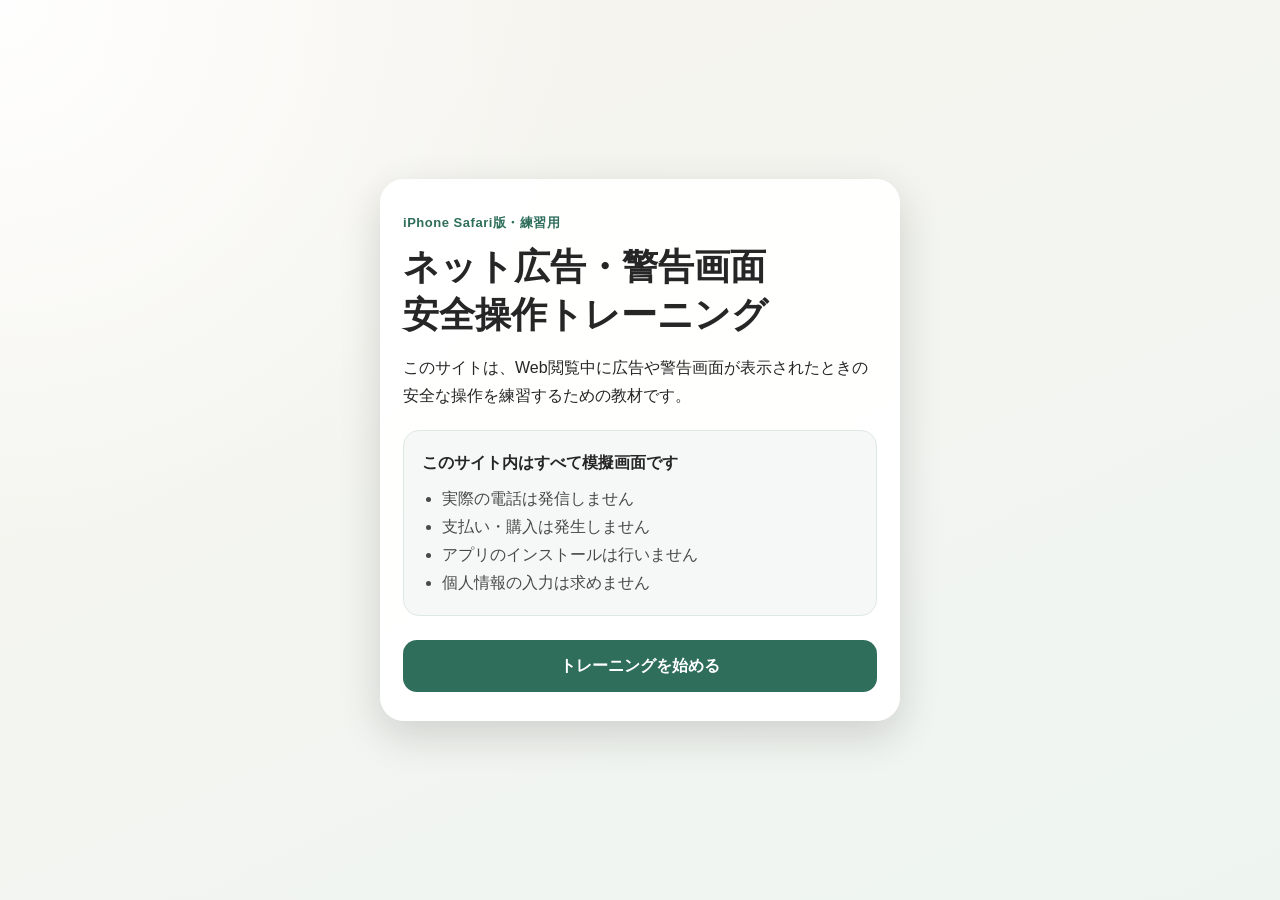
==== notice.html @ 6c3f5990 "Add files via upload" ====
<!DOCTYPE html>
<html lang="ja">
<head>
  <meta charset="UTF-8">
  <meta name="viewport" content="width=device-width, initial-scale=1, viewport-fit=cover">
  <meta name="theme-color" content="#ffffff">
  <title>セキュリティに関するお知らせ</title>
  <link rel="stylesheet" href="style.css">
</head>
<body data-page="scenario3" class="notice-page">
  <main class="notice-stage">
    <section class="notice-panel" aria-labelledby="noticeTitle">
      <div class="notice-icon" aria-hidden="true">!</div>
      <p class="notice-caption">セキュリティに関する通知</p>
      <h1 id="noticeTitle">セキュリティに関する<br>問題が検出されました</h1>

      <p class="notice-text">
        このまま使用すると、データに問題が発生する可能性があります。
        今すぐ確認してください。
      </p>

      <button class="scenario3-choice notice-primary" type="button" data-hit="「今すぐ確認」ボタン">
        今すぐ確認
      </button>

      <button class="scenario3-choice notice-secondary" type="button" data-hit="「スキャンを開始」ボタン">
        スキャンを開始
      </button>

      <p class="notice-small">
        操作を続ける前に確認が必要です。
      </p>
    </section>
  </main>

  <div id="q3NgOverlay" class="overlay feedback-overlay is-hidden" role="dialog" aria-modal="true" aria-labelledby="q3NgTitle">
    <div class="feedback-card">
      <div class="feedback-symbol ng-symbol">×</div>
      <h2 id="q3NgTitle">NG！</h2>
      <p>警告画面の中にあるボタンを押しました。</p>

      <div class="hit-box">
        <span>あなたが押した場所</span>
        <strong id="q3HitTarget">警告画面のボタン</strong>
      </div>

      <p class="feedback-explanation">
        突然表示された警告では、画面内の指示にすぐ従わず、
        まずその画面から離れる方法を考えてみましょう。
      </p>

      <button id="q3RetryButton" class="secondary-button" type="button">
        もう一度やってみる
      </button>
    </div>
  </div>

  <script src="script.js"></script>
</body>
</html>
---- style.css ----
* {
  box-sizing: border-box;
}

:root {
  --bg: #f7f4ee;
  --paper: #ffffff;
  --text: #262626;
  --muted: #6f6a64;
  --line: #e8e1d8;
  --accent: #2f6e5b;
  --accent-dark: #235345;
  --soft-accent: #eaf3ef;
  --danger: #b43c3c;
  --danger-soft: #fff0f0;
  --ok: #2f7c4f;
  --ok-soft: #edf8f1;
  --shadow: 0 14px 40px rgba(26, 23, 19, 0.16);
}

html {
  -webkit-text-size-adjust: 100%;
}

body {
  margin: 0;
  min-height: 100vh;
  font-family: -apple-system, BlinkMacSystemFont, "Hiragino Sans", "Yu Gothic UI",
    "Yu Gothic", Meiryo, sans-serif;
  color: var(--text);
  background: var(--bg);
  line-height: 1.75;
}

button {
  font: inherit;
  -webkit-tap-highlight-color: transparent;
}

button:focus-visible {
  outline: 3px solid rgba(47, 110, 91, 0.35);
  outline-offset: 3px;
}

.is-hidden {
  display: none !important;
}

.screen {
  min-height: 100vh;
}

.intro-screen {
  display: grid;
  place-items: center;
  padding: max(28px, env(safe-area-inset-top)) 18px
    max(28px, env(safe-area-inset-bottom));
  background:
    radial-gradient(circle at top left, rgba(255,255,255,.95), transparent 38%),
    linear-gradient(155deg, #f7f4ee, #eef5f1);
}

.intro-card {
  width: min(100%, 520px);
  padding: 28px 22px;
  background: rgba(255,255,255,.94);
  border: 1px solid rgba(255,255,255,.8);
  border-radius: 24px;
  box-shadow: var(--shadow);
}

.eyebrow {
  display: inline-block;
  margin-bottom: 8px;
  font-size: 13px;
  font-weight: 700;
  color: var(--accent);
  letter-spacing: .04em;
}

.intro-card h1 {
  margin: 0 0 14px;
  font-size: clamp(26px, 7vw, 36px);
  line-height: 1.35;
}

.lead {
  margin: 0 0 20px;
  font-size: 16px;
}

.safety-box {
  margin: 20px 0 24px;
  padding: 18px;
  border-radius: 16px;
  background: #f6f8f7;
  border: 1px solid #dfe9e4;
}

.safety-box strong {
  display: block;
  margin-bottom: 8px;
}

.safety-box ul {
  margin: 0;
  padding-left: 1.25em;
  color: #494949;
}

.primary-button,
.secondary-button,
.article-button {
  width: 100%;
  min-height: 52px;
  border-radius: 14px;
  border: 0;
  font-weight: 700;
  cursor: pointer;
}

.primary-button {
  color: white;
  background: var(--accent);
}

.primary-button:active {
  background: var(--accent-dark);
}

.secondary-button {
  color: var(--text);
  background: #f1f1f1;
}

.training-header {
  position: sticky;
  top: 0;
  z-index: 10;
  display: flex;
  align-items: center;
  justify-content: space-between;
  gap: 12px;
  padding: calc(10px + env(safe-area-inset-top)) 16px 10px;
  background: rgba(255,255,255,.94);
  border-bottom: 1px solid var(--line);
  backdrop-filter: blur(12px);
  -webkit-backdrop-filter: blur(12px);
}

.training-header > div {
  display: flex;
  flex-direction: column;
  line-height: 1.35;
}

.training-label {
  color: var(--muted);
  font-size: 11px;
}

.training-header strong {
  font-size: 14px;
}

.status-pill {
  padding: 5px 10px;
  border-radius: 999px;
  font-size: 12px;
  font-weight: 700;
  color: var(--accent);
  background: var(--soft-accent);
}

.article-wrap {
  padding-bottom: calc(50px + env(safe-area-inset-bottom));
}

.instruction {
  margin: 16px auto 0;
  width: min(calc(100% - 32px), 680px);
  padding: 12px 14px;
  border-radius: 12px;
  color: #514e49;
  background: #fffaf0;
  border: 1px solid #efe1bd;
  font-size: 14px;
}

.recipe-article {
  width: min(100%, 720px);
  margin: 0 auto;
  padding: 24px 18px 40px;
}

.category {
  margin: 4px 0 5px;
  color: #99744f;
  font-size: 13px;
  font-weight: 700;
}

.recipe-article h2 {
  margin: 0 0 8px;
  font-size: clamp(28px, 8vw, 40px);
  line-height: 1.35;
  letter-spacing: -.02em;
}

.article-meta {
  margin-top: 0;
  color: var(--muted);
  font-size: 13px;
}

.hero-photo {
  position: relative;
  overflow: hidden;
  height: 240px;
  margin: 22px -18px;
  background: linear-gradient(145deg, #ddd0bc, #bda98f);
}

.plate {
  position: absolute;
  width: 210px;
  height: 210px;
  left: 50%;
  top: 50%;
  transform: translate(-50%, -50%);
  border-radius: 50%;
  background:
    radial-gradient(circle at 50% 50%, #bd493b 0 53%, #e0ded8 54% 70%, #f4f1ea 71% 100%);
  box-shadow: 0 16px 30px rgba(0,0,0,.18);
}

.food-piece {
  position: absolute;
  width: 58px;
  height: 46px;
  border-radius: 47% 53% 48% 52%;
  background: linear-gradient(135deg, #c47b55, #8a4d35);
  box-shadow: inset -5px -5px 8px rgba(0,0,0,.12);
}

.piece-1 { left: 48px; top: 67px; transform: rotate(-12deg); }
.piece-2 { right: 46px; top: 58px; transform: rotate(16deg); }
.piece-3 { left: 82px; bottom: 47px; transform: rotate(5deg); }

.herb {
  position: absolute;
  width: 25px;
  height: 9px;
  border-radius: 100% 0 100% 0;
  background: #4e7b3d;
}

.herb-1 { left: 87px; top: 52px; transform: rotate(25deg); }
.herb-2 { right: 64px; bottom: 63px; transform: rotate(-30deg); }

.recipe-section {
  margin-top: 28px;
}

.recipe-section h3 {
  padding-bottom: 7px;
  border-bottom: 2px solid #2e2b28;
  font-size: 20px;
}

.ingredient-list {
  margin: 0;
}

.ingredient-list div {
  display: flex;
  justify-content: space-between;
  gap: 16px;
  padding: 10px 4px;
  border-bottom: 1px solid var(--line);
}

.ingredient-list dd {
  margin: 0;
}

.steps {
  padding: 0;
  list-style: none;
}

.steps li {
  display: flex;
  gap: 12px;
  margin: 16px 0;
}

.steps li > span {
  display: grid;
  flex: 0 0 34px;
  height: 34px;
  place-items: center;
  border-radius: 50%;
  color: white;
  background: var(--accent);
  font-weight: 700;
}

.steps p {
  margin: 2px 0 0;
}

.article-button {
  margin-top: 24px;
  color: var(--accent-dark);
  background: white;
  border: 2px solid var(--accent);
}

.clear-note,
.next-stage-box {
  margin-top: 22px;
  padding: 16px;
  border-radius: 14px;
}

.clear-note {
  display: flex;
  flex-direction: column;
  background: var(--ok-soft);
  border: 1px solid #cfe5d7;
}

.next-stage-box {
  background: #f5f5f5;
  border: 1px solid #e4e4e4;
}

.next-stage-box p {
  margin-bottom: 0;
}

.overlay {
  position: fixed;
  inset: 0;
  z-index: 100;
  display: grid;
  place-items: center;
  padding: max(14px, env(safe-area-inset-top)) 14px
    max(14px, env(safe-area-inset-bottom));
  background: rgba(16, 16, 16, .70);
}

.scenario-panel {
  position: relative;
  width: min(100%, 440px);
  overflow: hidden;
  border-radius: 18px;
  background: white;
  box-shadow: 0 24px 70px rgba(0,0,0,.35);
}

.scenario-dismiss {
  position: absolute;
  z-index: 3;
  top: 5px;
  right: 5px;
  display: grid;
  width: 48px;
  height: 48px;
  place-items: center;
  padding: 0;
  border: 0;
  border-radius: 50%;
  color: #333;
  background: rgba(255,255,255,.96);
  box-shadow: 0 2px 9px rgba(0,0,0,.18);
  font-size: 25px;
  line-height: 1;
  cursor: pointer;
}

.training-choice {
  display: block;
  width: 100%;
  padding: 0;
  border: 0;
  color: inherit;
  background: transparent;
  text-align: left;
}

.scenario-media {
  position: relative;
}

.scenario-label {
  position: absolute;
  left: 12px;
  top: 10px;
  z-index: 2;
  padding: 2px 7px;
  border-radius: 4px;
  color: white;
  background: rgba(0,0,0,.58);
  font-size: 10px;
}

.scenario-visual {
  display: grid;
  height: 180px;
  place-items: center;
  color: white;
  background:
    radial-gradient(circle at 24% 24%, rgba(255,255,255,.28), transparent 18%),
    linear-gradient(140deg, #75978b, #314f46);
  font-size: 31px;
  font-weight: 800;
  line-height: 1.05;
  letter-spacing: -.03em;
  text-align: center;
}

.scenario-copy {
  padding: 22px 22px 8px;
  text-align: center;
}

.scenario-copy small {
  color: #7d776f;
  font-weight: 700;
}

.scenario-copy h2 {
  margin: 7px 0 6px;
  font-size: 29px;
  line-height: 1.25;
}

.scenario-copy p {
  margin: 0;
  color: #655f58;
}

.scenario-action {
  width: calc(100% - 44px);
  min-height: 50px;
  margin: 18px 22px 24px;
  padding: 12px;
  border-radius: 10px;
  color: white;
  background: #c16b3f;
  font-weight: 800;
  text-align: center;
}

.feedback-overlay {
  background: rgba(24,24,24,.76);
}

.feedback-card {
  width: min(100%, 460px);
  padding: 26px 20px 22px;
  border-radius: 20px;
  background: white;
  box-shadow: var(--shadow);
  text-align: center;
}

.feedback-card h2 {
  margin: 6px 0;
  font-size: 30px;
}

.feedback-symbol {
  display: grid;
  width: 62px;
  height: 62px;
  margin: 0 auto;
  place-items: center;
  border-radius: 50%;
  color: white;
  font-size: 34px;
  font-weight: 900;
}

.ng-symbol {
  background: var(--danger);
}

.ok-symbol {
  background: var(--ok);
}

.hit-box,
.lesson-box {
  margin: 18px 0;
  padding: 14px;
  border-radius: 13px;
  text-align: left;
}

.hit-box {
  background: var(--danger-soft);
  border: 1px solid #efd0d0;
}

.hit-box span {
  display: block;
  color: #756565;
  font-size: 12px;
}

.hit-box strong {
  display: block;
  margin-top: 3px;
}

.lesson-box {
  background: var(--ok-soft);
  border: 1px solid #d1e6d8;
}

.lesson-box p {
  margin: 8px 0 0;
}

.lesson-box .caution {
  padding-top: 9px;
  border-top: 1px solid #d1e6d8;
  color: #555;
  font-size: 13px;
}

.feedback-explanation {
  text-align: left;
}

@media (min-width: 700px) {
  .hero-photo {
    margin-left: 0;
    margin-right: 0;
    border-radius: 18px;
  }
}


/* STEP2: 第2問 */
.article-tip {
  margin: 22px 0;
  padding: 15px 16px;
  border-radius: 14px;
  background: #fbf7ef;
  border: 1px solid #eadfcf;
}

.article-tip strong {
  display: block;
  margin-bottom: 4px;
}

.article-tip p {
  margin: 0;
}

.scenario-page {
  background: #f3f2ef;
}

.scenario-header {
  position: sticky;
}

.full-scenario-wrap {
  min-height: calc(100vh - 64px);
  padding: 22px 16px calc(44px + env(safe-area-inset-bottom));
}

.full-scenario-card {
  width: min(100%, 560px);
  margin: 0 auto;
  padding: 22px 18px 24px;
  border-radius: 20px;
  background: #ffffff;
  box-shadow: 0 14px 38px rgba(26, 23, 19, 0.12);
  text-align: center;
}

.inline-label {
  display: inline-block;
  position: static;
  margin-bottom: 12px;
}

.feature-visual {
  overflow: hidden;
  height: 210px;
  margin: 0 -2px 20px;
  border-radius: 16px;
  background: linear-gradient(145deg, #d7e0dc, #a9bbb4);
}

.feature-box {
  position: relative;
  width: 100%;
  height: 100%;
}

.feature-circle {
  position: absolute;
  border-radius: 50%;
  background: rgba(255,255,255,.72);
  box-shadow: 0 8px 24px rgba(0,0,0,.10);
}

.circle-a {
  width: 112px;
  height: 112px;
  left: 17%;
  top: 25%;
}

.circle-b {
  width: 78px;
  height: 78px;
  right: 18%;
  top: 31%;
}

.feature-line {
  position: absolute;
  width: 130px;
  height: 18px;
  left: 50%;
  bottom: 22%;
  transform: translateX(-50%) rotate(-6deg);
  border-radius: 999px;
  background: rgba(65, 90, 81, .78);
}

.feature-kicker {
  margin: 0 0 5px;
  color: #6c756f;
  font-size: 13px;
  font-weight: 700;
}

.full-scenario-card h1 {
  margin: 0;
  font-size: clamp(28px, 8vw, 38px);
  line-height: 1.35;
}

.feature-text {
  margin: 14px auto 20px;
  max-width: 430px;
  color: #615d58;
}

.feature-button,
.feature-link {
  display: block;
  width: 100%;
  min-height: 52px;
  border-radius: 13px;
  cursor: pointer;
}

.feature-button {
  border: 0;
  color: #ffffff;
  background: #5f766e;
  font-weight: 800;
}

.feature-link {
  margin-top: 12px;
  border: 1px solid #cfd7d3;
  color: #42544e;
  background: #f7faf8;
  font-weight: 700;
}

.feature-note {
  margin: 18px 0 0;
  color: #8a847e;
  font-size: 12px;
}


/* STEP3: 第3問・最終振り返り */
.browser-problem {
  margin-top: 16px;
  padding: 14px 16px;
  border-radius: 14px;
  color: #694f22;
  background: #fff7e7;
  border: 1px solid #ecd9ad;
}

.browser-problem p {
  margin: 6px 0 0;
}

.notice-page {
  min-height: 100vh;
  background:
    radial-gradient(circle at 50% 0%, rgba(200, 44, 44, .10), transparent 30%),
    #f4f4f4;
}

.notice-stage {
  min-height: 100vh;
  display: grid;
  place-items: center;
  padding: max(24px, env(safe-area-inset-top)) 16px
    max(24px, env(safe-area-inset-bottom));
}

.notice-panel {
  width: min(100%, 520px);
  padding: 28px 20px 22px;
  border-radius: 18px;
  background: #ffffff;
  box-shadow: 0 20px 54px rgba(0,0,0,.18);
  text-align: center;
}

.notice-icon {
  display: grid;
  width: 62px;
  height: 62px;
  margin: 0 auto 10px;
  place-items: center;
  border-radius: 50%;
  color: #ffffff;
  background: #b73535;
  font-size: 38px;
  font-weight: 900;
}

.notice-caption {
  margin: 0 0 4px;
  color: #8d3434;
  font-size: 13px;
  font-weight: 800;
}

.notice-panel h1 {
  margin: 0;
  font-size: clamp(27px, 8vw, 38px);
  line-height: 1.32;
  color: #292929;
}

.notice-text {
  margin: 18px auto 22px;
  max-width: 430px;
  color: #555;
}

.notice-primary,
.notice-secondary {
  display: block;
  width: 100%;
  min-height: 54px;
  border-radius: 12px;
  font-weight: 800;
  cursor: pointer;
}

.notice-primary {
  border: 0;
  color: #fff;
  background: #b73535;
}

.notice-secondary {
  margin-top: 12px;
  border: 1px solid #d6baba;
  color: #7c3030;
  background: #fff7f7;
}

.notice-small {
  margin: 16px 0 0;
  color: #868686;
  font-size: 12px;
}

.completion-section {
  margin-top: 34px;
  padding: 24px 18px;
  border-radius: 20px;
  background: #ffffff;
  border: 1px solid var(--line);
  box-shadow: 0 12px 32px rgba(0,0,0,.07);
}

.completion-kicker {
  margin: 0;
  color: var(--accent);
  font-size: 13px;
  font-weight: 800;
}

.completion-section h3 {
  margin: 4px 0 20px;
  padding: 0;
  border: 0;
  font-size: 25px;
}

.summary-grid {
  display: grid;
  gap: 12px;
}

.summary-card {
  position: relative;
  padding: 16px 14px 14px 58px;
  border-radius: 14px;
  background: #f7faf8;
  border: 1px solid #dfe9e4;
}

.summary-card p {
  margin: 5px 0 0;
  color: #5c615e;
}

.summary-number {
  position: absolute;
  left: 14px;
  top: 15px;
  display: grid;
  width: 32px;
  height: 32px;
  place-items: center;
  border-radius: 50%;
  color: #fff;
  background: var(--accent);
  font-weight: 800;
}

.final-message {
  margin: 22px 0 14px;
  padding: 18px 16px;
  border-left: 4px solid var(--accent);
  background: #f5f8f6;
  font-size: 18px;
  font-weight: 800;
}

.completion-note {
  color: #5f5f5f;
  font-size: 14px;
}
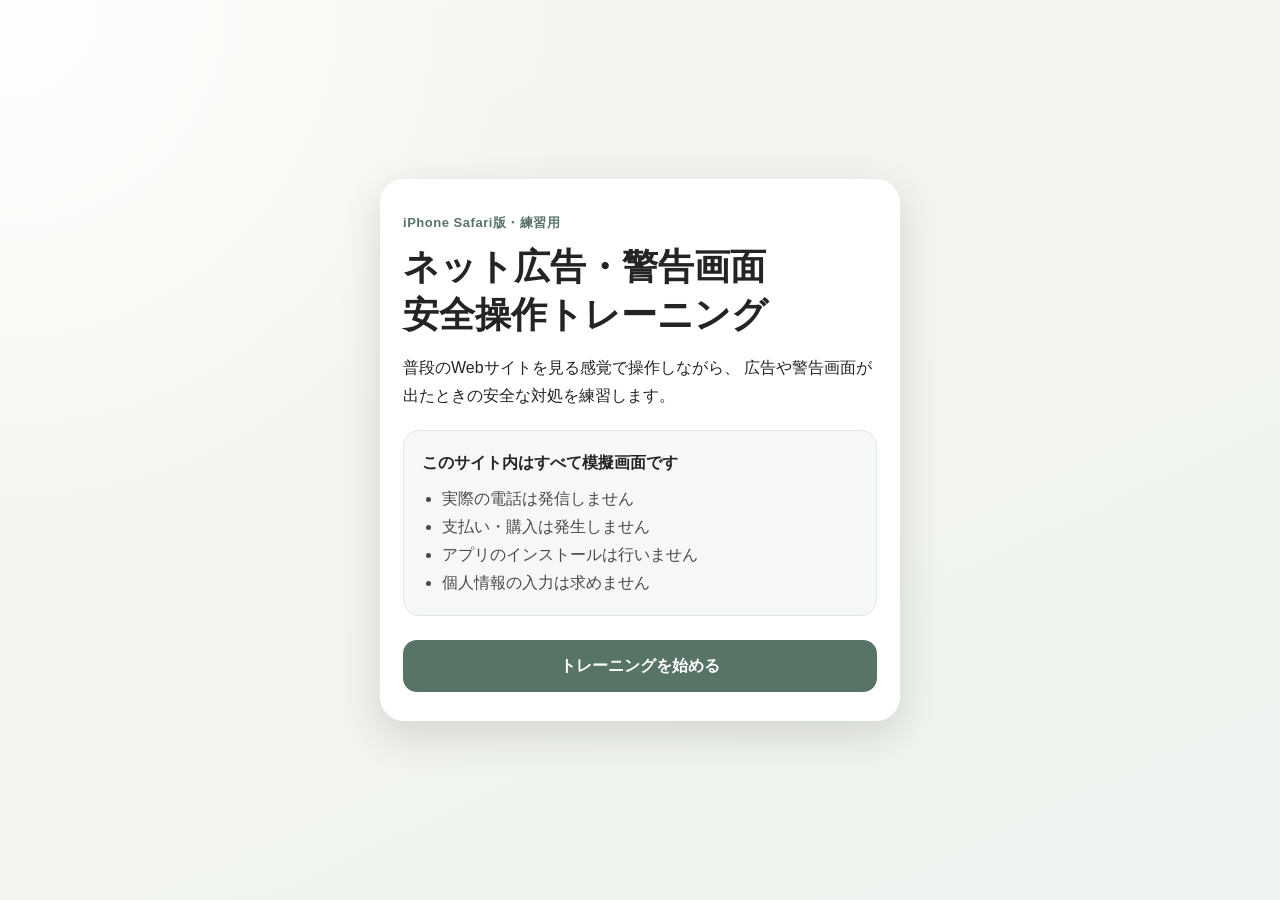
==== commit 594ee974: "Add files via upload" ====
--- a/notice.html
+++ b/notice.html
@@ -10,13 +10,23 @@
 <body data-page="scenario3" class="notice-page">
   <main class="notice-stage">
     <section class="notice-panel" aria-labelledby="noticeTitle">
+      <div class="notice-topline">
+        <span class="notice-source-dot" aria-hidden="true"></span>
+        <span>端末保護センター</span>
+      </div>
+
       <div class="notice-icon" aria-hidden="true">!</div>
-      <p class="notice-caption">セキュリティに関する通知</p>
-      <h1 id="noticeTitle">セキュリティに関する<br>問題が検出されました</h1>
+      <p class="notice-caption">セキュリティ通知</p>
+      <h1 id="noticeTitle">セキュリティ上の問題が<br>検出されました</h1>
+
+      <div class="notice-status" aria-hidden="true">
+        <span>保護状態</span>
+        <strong>要確認</strong>
+      </div>
 
       <p class="notice-text">
-        このまま使用すると、データに問題が発生する可能性があります。
-        今すぐ確認してください。
+        この端末で確認が必要な項目が見つかりました。
+        データを保護するため、今すぐ状態を確認してください。
       </p>
 
       <button class="scenario3-choice notice-primary" type="button" data-hit="「今すぐ確認」ボタン">
@@ -28,7 +38,7 @@
       </button>
 
       <p class="notice-small">
-        操作を続ける前に確認が必要です。
+        この画面を閉じる前に確認することを推奨します。
       </p>
     </section>
   </main>
--- a/style.css
+++ b/style.css
@@ -1,858 +1,401 @@
-* {
-  box-sizing: border-box;
-}
+* { box-sizing: border-box; }
 
 :root {
-  --bg: #f7f4ee;
+  --bg: #f6f3ed;
   --paper: #ffffff;
-  --text: #262626;
-  --muted: #6f6a64;
-  --line: #e8e1d8;
-  --accent: #2f6e5b;
-  --accent-dark: #235345;
-  --soft-accent: #eaf3ef;
+  --text: #262422;
+  --muted: #746f69;
+  --line: #e7e0d7;
+  --accent: #587466;
+  --accent-dark: #3f594d;
+  --soft-accent: #eef4f0;
+  --warm: #a56d47;
+  --warm-soft: #fbf5ee;
   --danger: #b43c3c;
   --danger-soft: #fff0f0;
   --ok: #2f7c4f;
   --ok-soft: #edf8f1;
-  --shadow: 0 14px 40px rgba(26, 23, 19, 0.16);
-}
-
-html {
-  -webkit-text-size-adjust: 100%;
-}
-
+  --shadow: 0 14px 40px rgba(26, 23, 19, .14);
+}
+
+html { -webkit-text-size-adjust: 100%; }
 body {
   margin: 0;
   min-height: 100vh;
-  font-family: -apple-system, BlinkMacSystemFont, "Hiragino Sans", "Yu Gothic UI",
-    "Yu Gothic", Meiryo, sans-serif;
+  font-family: -apple-system, BlinkMacSystemFont, "Hiragino Sans", "Yu Gothic UI", "Yu Gothic", Meiryo, sans-serif;
   color: var(--text);
   background: var(--bg);
   line-height: 1.75;
 }
-
-button {
-  font: inherit;
-  -webkit-tap-highlight-color: transparent;
-}
-
-button:focus-visible {
-  outline: 3px solid rgba(47, 110, 91, 0.35);
-  outline-offset: 3px;
-}
-
-.is-hidden {
-  display: none !important;
-}
-
-.screen {
-  min-height: 100vh;
-}
-
+button { font: inherit; -webkit-tap-highlight-color: transparent; }
+button:focus-visible { outline: 3px solid rgba(88,116,102,.32); outline-offset: 3px; }
+.is-hidden { display: none !important; }
+.screen { min-height: 100vh; }
+
+/* 導入 */
 .intro-screen {
   display: grid;
   place-items: center;
-  padding: max(28px, env(safe-area-inset-top)) 18px
-    max(28px, env(safe-area-inset-bottom));
-  background:
-    radial-gradient(circle at top left, rgba(255,255,255,.95), transparent 38%),
-    linear-gradient(155deg, #f7f4ee, #eef5f1);
-}
-
+  padding: max(28px, env(safe-area-inset-top)) 18px max(28px, env(safe-area-inset-bottom));
+  background: radial-gradient(circle at top left, rgba(255,255,255,.95), transparent 38%), linear-gradient(155deg, #f7f4ee, #edf4ef);
+}
 .intro-card {
   width: min(100%, 520px);
   padding: 28px 22px;
-  background: rgba(255,255,255,.94);
-  border: 1px solid rgba(255,255,255,.8);
+  background: rgba(255,255,255,.96);
+  border: 1px solid rgba(255,255,255,.85);
   border-radius: 24px;
   box-shadow: var(--shadow);
 }
-
 .eyebrow {
-  display: inline-block;
-  margin-bottom: 8px;
-  font-size: 13px;
-  font-weight: 700;
-  color: var(--accent);
-  letter-spacing: .04em;
-}
-
-.intro-card h1 {
-  margin: 0 0 14px;
-  font-size: clamp(26px, 7vw, 36px);
-  line-height: 1.35;
-}
-
-.lead {
-  margin: 0 0 20px;
-  font-size: 16px;
-}
-
+  display: inline-block; margin-bottom: 8px; color: var(--accent);
+  font-size: 13px; font-weight: 800; letter-spacing: .04em;
+}
+.intro-card h1 { margin: 0 0 14px; font-size: clamp(26px,7vw,36px); line-height: 1.35; }
+.lead { margin: 0 0 20px; font-size: 16px; }
 .safety-box {
-  margin: 20px 0 24px;
-  padding: 18px;
-  border-radius: 16px;
-  background: #f6f8f7;
-  border: 1px solid #dfe9e4;
-}
-
-.safety-box strong {
-  display: block;
-  margin-bottom: 8px;
-}
-
-.safety-box ul {
-  margin: 0;
-  padding-left: 1.25em;
-  color: #494949;
-}
-
-.primary-button,
-.secondary-button,
+  margin: 20px 0 24px; padding: 18px; border-radius: 16px;
+  background: #f6f8f7; border: 1px solid #dfe9e4;
+}
+.safety-box strong { display: block; margin-bottom: 8px; }
+.safety-box ul { margin: 0; padding-left: 1.25em; color: #494949; }
+
+.primary-button,.secondary-button,.article-button,.danger-button {
+  width: 100%; min-height: 52px; border-radius: 14px; font-weight: 800; cursor: pointer;
+}
+.primary-button { border: 0; color: white; background: var(--accent); }
+.primary-button:active { background: var(--accent-dark); }
+.secondary-button { border: 0; color: var(--text); background: #f1f1f1; }
+.danger-button { border: 0; color: #fff; background: #a43d3d; }
+.danger-button:active { background: #843232; }
+
+/* 教材の細い制御バー */
+.training-header {
+  position: sticky; top: 0; z-index: 40;
+  display: flex; align-items: center; justify-content: space-between; gap: 10px;
+  padding: calc(8px + env(safe-area-inset-top)) 14px 8px;
+  background: rgba(255,255,255,.95);
+  border-bottom: 1px solid #e9e7e3;
+  backdrop-filter: blur(12px); -webkit-backdrop-filter: blur(12px);
+}
+.training-progress { display: flex; flex-direction: column; line-height: 1.3; }
+.training-label { color: #87827c; font-size: 10px; }
+.training-header strong { font-size: 13px; }
+.header-tools { display: flex; align-items: center; gap: 7px; }
+.status-pill {
+  padding: 4px 8px; border-radius: 999px; font-size: 11px; font-weight: 800;
+  color: var(--accent); background: var(--soft-accent);
+}
+.teacher-reset-button {
+  min-height: 32px; padding: 4px 8px; border: 1px solid #ddd9d4; border-radius: 9px;
+  color: #706b66; background: #fff; font-size: 10px; font-weight: 800;
+}
+
+/* 架空メディア */
+.article-wrap { padding-bottom: calc(50px + env(safe-area-inset-bottom)); }
+.site-header { background: #fff; border-bottom: 1px solid var(--line); }
+.site-brand-row {
+  width: min(100%, 760px); margin: 0 auto; padding: 17px 16px 13px;
+  display: grid; grid-template-columns: 38px 1fr 38px; align-items: center;
+}
+.site-menu-mark,.site-search-mark {
+  color: #494641; font-size: 22px; text-align: center; line-height: 1;
+}
+.site-brand { text-align: center; line-height: 1.15; }
+.site-brand-main {
+  display: block; font-family: Georgia, "Yu Mincho", "Hiragino Mincho ProN", serif;
+  font-size: 23px; font-weight: 700; letter-spacing: .08em;
+}
+.site-brand-sub { display: block; margin-top: 5px; color: #99918a; font-size: 9px; letter-spacing: .08em; }
+.site-nav {
+  display: flex; gap: 24px; overflow-x: auto; padding: 9px 16px 10px;
+  border-top: 1px solid #f1ede8; white-space: nowrap;
+  color: #645f59; font-size: 12px; scrollbar-width: none;
+}
+.site-nav::-webkit-scrollbar { display: none; }
+.site-nav span:first-child { color: var(--accent-dark); font-weight: 800; }
+
+.instruction {
+  margin: 14px auto 0; width: min(calc(100% - 28px), 700px); padding: 10px 13px;
+  border-radius: 10px; color: #60584d; background: #fffaf0; border: 1px solid #ede0c5; font-size: 13px;
+}
+.recipe-article { width: min(100%, 720px); margin: 0 auto; padding: 22px 18px 42px; }
+.breadcrumbs { color: #9a938c; font-size: 11px; }
+.breadcrumbs span { padding: 0 5px; }
+.article-tags { display: flex; flex-wrap: wrap; gap: 6px; margin-top: 18px; }
+.article-tags span {
+  padding: 4px 9px; border-radius: 999px; color: #6a594a; background: #f6eee5;
+  font-size: 11px; font-weight: 700;
+}
+.article-title {
+  margin: 10px 0 10px; font-size: clamp(29px,8vw,42px);
+  line-height: 1.34; letter-spacing: -.025em;
+}
+.article-title.small-title { font-size: clamp(27px,7vw,36px); }
+.article-deck { margin: 0; color: #5f5a55; font-size: 15px; }
+.author-row { display: flex; gap: 10px; align-items: center; margin: 20px 0 14px; }
+.author-avatar {
+  display: grid; flex: 0 0 40px; height: 40px; place-items: center;
+  border-radius: 50%; color: #fff; background: var(--accent); font-family: serif; font-weight: 800;
+}
+.author-copy { display: flex; flex-direction: column; line-height: 1.45; }
+.author-copy strong { font-size: 13px; }
+.author-copy span { color: #98918b; font-size: 10px; }
+.article-utilities {
+  display: flex; flex-wrap: wrap; gap: 7px 13px; padding: 11px 12px;
+  border-top: 1px solid var(--line); border-bottom: 1px solid var(--line);
+  color: #625e59; font-size: 12px;
+}
+
+.hero-photo { margin: 22px -18px 0; }
+.hero-photo img {
+  display: block; width: 100%; height: auto; aspect-ratio: 3 / 2;
+  object-fit: cover; background: #eee8df;
+}
+.hero-photo figcaption { padding: 7px 2px 0; color: #958e87; font-size: 10px; }
+
+.article-lead-box,.editor-note {
+  margin-top: 24px; padding: 16px; border-radius: 14px; background: var(--warm-soft); border: 1px solid #ebddce;
+}
+.article-lead-box strong { display: block; margin-bottom: 5px; color: #76563f; }
+.article-lead-box p,.editor-note p { margin: 0; }
+.recipe-section { margin-top: 32px; }
+.section-heading-row {
+  display: flex; align-items: baseline; justify-content: space-between; gap: 14px;
+  padding-bottom: 8px; border-bottom: 2px solid #34302d;
+}
+.section-heading-row h2 { margin: 0; font-size: 22px; }
+.section-heading-row span { color: #938c84; font-size: 11px; }
+.ingredient-section { padding: 18px 16px 8px; border-radius: 15px; background: #fff; border: 1px solid var(--line); }
+.ingredient-section .section-heading-row { margin: -2px 0 2px; }
+.ingredient-list { margin: 0; }
+.ingredient-list div { display: flex; justify-content: space-between; gap: 16px; padding: 11px 3px; border-bottom: 1px solid #eee9e3; }
+.ingredient-list div:last-child { border-bottom: 0; }
+.ingredient-list dd { margin: 0; color: #5c5752; }
+.steps { padding: 0; list-style: none; }
+.steps li { display: flex; gap: 13px; margin: 19px 0; }
+.steps li > span {
+  display: grid; flex: 0 0 36px; height: 36px; place-items: center;
+  border-radius: 50%; color: #fff; background: var(--accent); font-weight: 800;
+}
+.steps strong { display: block; margin-bottom: 2px; }
+.steps p { margin: 0; color: #57534f; }
+
 .article-button {
-  width: 100%;
-  min-height: 52px;
-  border-radius: 14px;
-  border: 0;
-  font-weight: 700;
-  cursor: pointer;
-}
-
-.primary-button {
-  color: white;
-  background: var(--accent);
-}
-
-.primary-button:active {
-  background: var(--accent-dark);
-}
-
-.secondary-button {
-  color: var(--text);
-  background: #f1f1f1;
-}
-
-.training-header {
-  position: sticky;
-  top: 0;
-  z-index: 10;
-  display: flex;
-  align-items: center;
-  justify-content: space-between;
-  gap: 12px;
-  padding: calc(10px + env(safe-area-inset-top)) 16px 10px;
-  background: rgba(255,255,255,.94);
-  border-bottom: 1px solid var(--line);
-  backdrop-filter: blur(12px);
-  -webkit-backdrop-filter: blur(12px);
-}
-
-.training-header > div {
-  display: flex;
-  flex-direction: column;
-  line-height: 1.35;
-}
-
-.training-label {
-  color: var(--muted);
-  font-size: 11px;
-}
-
-.training-header strong {
-  font-size: 14px;
-}
-
-.status-pill {
-  padding: 5px 10px;
-  border-radius: 999px;
-  font-size: 12px;
-  font-weight: 700;
-  color: var(--accent);
-  background: var(--soft-accent);
-}
-
-.article-wrap {
-  padding-bottom: calc(50px + env(safe-area-inset-bottom));
-}
-
-.instruction {
-  margin: 16px auto 0;
-  width: min(calc(100% - 32px), 680px);
-  padding: 12px 14px;
-  border-radius: 12px;
-  color: #514e49;
-  background: #fffaf0;
-  border: 1px solid #efe1bd;
-  font-size: 14px;
-}
-
-.recipe-article {
-  width: min(100%, 720px);
-  margin: 0 auto;
-  padding: 24px 18px 40px;
-}
-
-.category {
-  margin: 4px 0 5px;
-  color: #99744f;
-  font-size: 13px;
-  font-weight: 700;
-}
-
-.recipe-article h2 {
-  margin: 0 0 8px;
-  font-size: clamp(28px, 8vw, 40px);
-  line-height: 1.35;
-  letter-spacing: -.02em;
-}
-
-.article-meta {
-  margin-top: 0;
-  color: var(--muted);
-  font-size: 13px;
-}
-
-.hero-photo {
-  position: relative;
-  overflow: hidden;
-  height: 240px;
-  margin: 22px -18px;
-  background: linear-gradient(145deg, #ddd0bc, #bda98f);
-}
-
-.plate {
-  position: absolute;
-  width: 210px;
-  height: 210px;
-  left: 50%;
-  top: 50%;
-  transform: translate(-50%, -50%);
-  border-radius: 50%;
-  background:
-    radial-gradient(circle at 50% 50%, #bd493b 0 53%, #e0ded8 54% 70%, #f4f1ea 71% 100%);
-  box-shadow: 0 16px 30px rgba(0,0,0,.18);
-}
-
-.food-piece {
-  position: absolute;
-  width: 58px;
-  height: 46px;
-  border-radius: 47% 53% 48% 52%;
-  background: linear-gradient(135deg, #c47b55, #8a4d35);
-  box-shadow: inset -5px -5px 8px rgba(0,0,0,.12);
-}
-
-.piece-1 { left: 48px; top: 67px; transform: rotate(-12deg); }
-.piece-2 { right: 46px; top: 58px; transform: rotate(16deg); }
-.piece-3 { left: 82px; bottom: 47px; transform: rotate(5deg); }
-
-.herb {
-  position: absolute;
-  width: 25px;
-  height: 9px;
-  border-radius: 100% 0 100% 0;
-  background: #4e7b3d;
-}
-
-.herb-1 { left: 87px; top: 52px; transform: rotate(25deg); }
-.herb-2 { right: 64px; bottom: 63px; transform: rotate(-30deg); }
-
-.recipe-section {
-  margin-top: 28px;
-}
-
-.recipe-section h3 {
-  padding-bottom: 7px;
-  border-bottom: 2px solid #2e2b28;
-  font-size: 20px;
-}
-
-.ingredient-list {
-  margin: 0;
-}
-
-.ingredient-list div {
-  display: flex;
-  justify-content: space-between;
-  gap: 16px;
-  padding: 10px 4px;
-  border-bottom: 1px solid var(--line);
-}
-
-.ingredient-list dd {
-  margin: 0;
-}
-
-.steps {
-  padding: 0;
-  list-style: none;
-}
-
-.steps li {
-  display: flex;
-  gap: 12px;
-  margin: 16px 0;
-}
-
-.steps li > span {
-  display: grid;
-  flex: 0 0 34px;
-  height: 34px;
-  place-items: center;
-  border-radius: 50%;
-  color: white;
-  background: var(--accent);
-  font-weight: 700;
-}
-
-.steps p {
-  margin: 2px 0 0;
-}
-
-.article-button {
-  margin-top: 24px;
-  color: var(--accent-dark);
-  background: white;
-  border: 2px solid var(--accent);
-}
-
-.clear-note,
-.next-stage-box {
-  margin-top: 22px;
-  padding: 16px;
-  border-radius: 14px;
-}
-
-.clear-note {
-  display: flex;
-  flex-direction: column;
-  background: var(--ok-soft);
-  border: 1px solid #cfe5d7;
-}
-
-.next-stage-box {
-  background: #f5f5f5;
-  border: 1px solid #e4e4e4;
-}
-
-.next-stage-box p {
-  margin-bottom: 0;
-}
-
+  margin-top: 24px; border: 1px solid var(--accent); color: var(--accent-dark); background: #fff;
+}
+.link-style-button { border-color: #cfc7bd; color: #4e4a46; background: #faf9f7; }
+.article-button:active { background: #f2f6f3; }
+
+.clear-note,.next-stage-box {
+  margin-top: 22px; padding: 15px 16px; border-radius: 14px;
+}
+.clear-note { display: flex; flex-direction: column; background: var(--ok-soft); border: 1px solid #cfe5d7; }
+.article-divider { height: 1px; margin: 34px 0 28px; background: var(--line); }
+.editor-note { display: flex; gap: 12px; align-items: flex-start; }
+.editor-note-icon {
+  flex: 0 0 auto; padding: 3px 7px; border-radius: 5px; color: #fff; background: var(--warm);
+  font-size: 9px; font-weight: 900; letter-spacing: .04em;
+}
+.related-reading { margin-top: 4px; }
+.related-label { margin: 0 0 9px; color: #8a8179; font-size: 11px; font-weight: 800; }
+.related-card {
+  display: grid; grid-template-columns: 92px 1fr; gap: 13px; padding: 12px;
+  border: 1px solid var(--line); border-radius: 14px; background: #fff;
+}
+.related-thumb {
+  display: block; width: 92px; height: 92px; object-fit: cover;
+  border-radius: 10px; background: #e8e2d9;
+}
+.related-copy span { color: #967257; font-size: 10px; font-weight: 800; }
+.related-copy strong { display: block; margin: 2px 0 3px; line-height: 1.4; }
+.related-copy p { margin: 0; color: #7b756f; font-size: 11px; line-height: 1.5; }
+
+.site-footer {
+  margin: 48px -18px -42px; padding: 28px 18px calc(34px + env(safe-area-inset-bottom));
+  color: #77716a; background: #ece7df; text-align: center;
+}
+.site-footer strong { color: #49443f; font-family: Georgia, "Yu Mincho", serif; letter-spacing: .06em; }
+.site-footer p { margin: 5px 0 12px; font-size: 11px; }
+.footer-links { display: flex; justify-content: center; gap: 14px; font-size: 10px; }
+.site-footer small { display: block; margin-top: 15px; color: #918981; font-size: 9px; }
+
+/* 第1問広告 */
 .overlay {
-  position: fixed;
-  inset: 0;
-  z-index: 100;
-  display: grid;
-  place-items: center;
-  padding: max(14px, env(safe-area-inset-top)) 14px
-    max(14px, env(safe-area-inset-bottom));
-  background: rgba(16, 16, 16, .70);
-}
-
+  position: fixed; inset: 0; z-index: 100; display: grid; place-items: center;
+  padding: max(14px, env(safe-area-inset-top)) 14px max(14px, env(safe-area-inset-bottom));
+  background: rgba(16,16,16,.70);
+}
 .scenario-panel {
-  position: relative;
-  width: min(100%, 440px);
-  overflow: hidden;
-  border-radius: 18px;
-  background: white;
-  box-shadow: 0 24px 70px rgba(0,0,0,.35);
-}
-
+  position: relative; width: min(100%,440px); overflow: hidden;
+  border-radius: 17px; background: #fff; box-shadow: 0 24px 70px rgba(0,0,0,.35);
+}
 .scenario-dismiss {
-  position: absolute;
-  z-index: 3;
-  top: 5px;
-  right: 5px;
-  display: grid;
-  width: 48px;
-  height: 48px;
-  place-items: center;
-  padding: 0;
-  border: 0;
-  border-radius: 50%;
-  color: #333;
-  background: rgba(255,255,255,.96);
-  box-shadow: 0 2px 9px rgba(0,0,0,.18);
-  font-size: 25px;
-  line-height: 1;
-  cursor: pointer;
-}
-
-.training-choice {
-  display: block;
-  width: 100%;
-  padding: 0;
-  border: 0;
-  color: inherit;
-  background: transparent;
-  text-align: left;
-}
-
-.scenario-media {
-  position: relative;
-}
-
+  position: absolute; z-index: 3; top: 5px; right: 5px;
+  display: grid; width: 48px; height: 48px; place-items: center; padding: 0;
+  border: 0; border-radius: 50%; color: #333; background: rgba(255,255,255,.96);
+  box-shadow: 0 2px 9px rgba(0,0,0,.18); font-size: 25px; line-height: 1; cursor: pointer;
+}
+.training-choice { display: block; width: 100%; padding: 0; border: 0; color: inherit; background: transparent; text-align: left; }
+.scenario-media { position: relative; }
 .scenario-label {
-  position: absolute;
-  left: 12px;
-  top: 10px;
-  z-index: 2;
-  padding: 2px 7px;
-  border-radius: 4px;
-  color: white;
-  background: rgba(0,0,0,.58);
-  font-size: 10px;
-}
-
-.scenario-visual {
-  display: grid;
-  height: 180px;
-  place-items: center;
-  color: white;
-  background:
-    radial-gradient(circle at 24% 24%, rgba(255,255,255,.28), transparent 18%),
-    linear-gradient(140deg, #75978b, #314f46);
-  font-size: 31px;
-  font-weight: 800;
-  line-height: 1.05;
-  letter-spacing: -.03em;
-  text-align: center;
-}
-
-.scenario-copy {
-  padding: 22px 22px 8px;
-  text-align: center;
-}
-
-.scenario-copy small {
-  color: #7d776f;
-  font-weight: 700;
-}
-
-.scenario-copy h2 {
-  margin: 7px 0 6px;
-  font-size: 29px;
-  line-height: 1.25;
-}
-
-.scenario-copy p {
-  margin: 0;
-  color: #655f58;
-}
-
+  position: absolute; left: 12px; top: 10px; z-index: 2; padding: 2px 7px; border-radius: 4px;
+  color: #fff; background: rgba(0,0,0,.58); font-size: 10px; font-weight: 800;
+}
+.scenario-product-photo {
+  display: block; width: 100%; height: 205px; object-fit: cover; object-position: 62% 48%;
+  background: #eee8df;
+}
+.scenario-copy { padding: 20px 24px 7px; text-align: center; }
+.scenario-copy small { color: #806852; font-size: 11px; font-weight: 800; letter-spacing: .03em; }
+.scenario-copy h2 { margin: 6px 0 7px; font-size: 28px; line-height: 1.28; letter-spacing: -.02em; }
+.scenario-copy p { margin: 0 auto; max-width: 340px; color: #655f58; font-size: 13px; line-height: 1.65; }
 .scenario-action {
-  width: calc(100% - 44px);
-  min-height: 50px;
-  margin: 18px 22px 24px;
-  padding: 12px;
-  border-radius: 10px;
-  color: white;
-  background: #c16b3f;
-  font-weight: 800;
-  text-align: center;
-}
-
-.feedback-overlay {
-  background: rgba(24,24,24,.76);
-}
-
+  width: calc(100% - 44px); min-height: 50px; margin: 18px 22px 12px; padding: 12px;
+  border-radius: 10px; color: #fff; background: #a96743; font-weight: 800; text-align: center;
+}
+.scenario-sponsor { margin: 0 0 14px; color: #aaa39c; font-size: 9px; text-align: center; }
+
+/* 正解・NG */
+.feedback-overlay { background: rgba(24,24,24,.76); }
 .feedback-card {
-  width: min(100%, 460px);
-  padding: 26px 20px 22px;
-  border-radius: 20px;
-  background: white;
-  box-shadow: var(--shadow);
-  text-align: center;
-}
-
-.feedback-card h2 {
-  margin: 6px 0;
-  font-size: 30px;
-}
-
+  width: min(100%,460px); padding: 26px 20px 22px; border-radius: 20px;
+  background: #fff; box-shadow: var(--shadow); text-align: center;
+}
+.feedback-card h2 { margin: 6px 0; font-size: 30px; }
 .feedback-symbol {
-  display: grid;
-  width: 62px;
-  height: 62px;
-  margin: 0 auto;
-  place-items: center;
-  border-radius: 50%;
-  color: white;
-  font-size: 34px;
-  font-weight: 900;
-}
-
-.ng-symbol {
-  background: var(--danger);
-}
-
-.ok-symbol {
-  background: var(--ok);
-}
-
-.hit-box,
-.lesson-box {
-  margin: 18px 0;
-  padding: 14px;
-  border-radius: 13px;
-  text-align: left;
-}
-
-.hit-box {
-  background: var(--danger-soft);
-  border: 1px solid #efd0d0;
-}
-
-.hit-box span {
-  display: block;
-  color: #756565;
-  font-size: 12px;
-}
-
-.hit-box strong {
-  display: block;
-  margin-top: 3px;
-}
-
-.lesson-box {
-  background: var(--ok-soft);
-  border: 1px solid #d1e6d8;
-}
-
-.lesson-box p {
-  margin: 8px 0 0;
-}
-
-.lesson-box .caution {
-  padding-top: 9px;
-  border-top: 1px solid #d1e6d8;
-  color: #555;
-  font-size: 13px;
-}
-
-.feedback-explanation {
-  text-align: left;
-}
-
-@media (min-width: 700px) {
-  .hero-photo {
-    margin-left: 0;
-    margin-right: 0;
-    border-radius: 18px;
-  }
-}
-
-
-/* STEP2: 第2問 */
-.article-tip {
-  margin: 22px 0;
-  padding: 15px 16px;
-  border-radius: 14px;
-  background: #fbf7ef;
-  border: 1px solid #eadfcf;
-}
-
-.article-tip strong {
-  display: block;
-  margin-bottom: 4px;
-}
-
-.article-tip p {
-  margin: 0;
-}
-
-.scenario-page {
-  background: #f3f2ef;
-}
-
-.scenario-header {
-  position: sticky;
-}
-
-.full-scenario-wrap {
-  min-height: calc(100vh - 64px);
-  padding: 22px 16px calc(44px + env(safe-area-inset-bottom));
-}
-
-.full-scenario-card {
-  width: min(100%, 560px);
-  margin: 0 auto;
-  padding: 22px 18px 24px;
-  border-radius: 20px;
-  background: #ffffff;
-  box-shadow: 0 14px 38px rgba(26, 23, 19, 0.12);
-  text-align: center;
-}
-
-.inline-label {
-  display: inline-block;
-  position: static;
-  margin-bottom: 12px;
-}
-
-.feature-visual {
-  overflow: hidden;
-  height: 210px;
-  margin: 0 -2px 20px;
-  border-radius: 16px;
-  background: linear-gradient(145deg, #d7e0dc, #a9bbb4);
-}
-
-.feature-box {
-  position: relative;
-  width: 100%;
-  height: 100%;
-}
-
-.feature-circle {
-  position: absolute;
-  border-radius: 50%;
-  background: rgba(255,255,255,.72);
-  box-shadow: 0 8px 24px rgba(0,0,0,.10);
-}
-
-.circle-a {
-  width: 112px;
-  height: 112px;
-  left: 17%;
-  top: 25%;
-}
-
-.circle-b {
-  width: 78px;
-  height: 78px;
-  right: 18%;
-  top: 31%;
-}
-
-.feature-line {
-  position: absolute;
-  width: 130px;
-  height: 18px;
-  left: 50%;
-  bottom: 22%;
-  transform: translateX(-50%) rotate(-6deg);
-  border-radius: 999px;
-  background: rgba(65, 90, 81, .78);
-}
-
-.feature-kicker {
-  margin: 0 0 5px;
-  color: #6c756f;
-  font-size: 13px;
-  font-weight: 700;
-}
-
-.full-scenario-card h1 {
-  margin: 0;
-  font-size: clamp(28px, 8vw, 38px);
-  line-height: 1.35;
-}
-
-.feature-text {
-  margin: 14px auto 20px;
-  max-width: 430px;
-  color: #615d58;
-}
-
-.feature-button,
-.feature-link {
-  display: block;
-  width: 100%;
-  min-height: 52px;
-  border-radius: 13px;
-  cursor: pointer;
-}
-
-.feature-button {
-  border: 0;
-  color: #ffffff;
-  background: #5f766e;
-  font-weight: 800;
-}
-
-.feature-link {
-  margin-top: 12px;
-  border: 1px solid #cfd7d3;
-  color: #42544e;
-  background: #f7faf8;
-  font-weight: 700;
-}
-
-.feature-note {
-  margin: 18px 0 0;
-  color: #8a847e;
-  font-size: 12px;
-}
-
-
-/* STEP3: 第3問・最終振り返り */
+  display: grid; width: 62px; height: 62px; margin: 0 auto; place-items: center;
+  border-radius: 50%; color: #fff; font-size: 34px; font-weight: 900;
+}
+.ng-symbol { background: var(--danger); }
+.ok-symbol { background: var(--ok); }
+.reset-symbol { background: #6c6c6c; }
+.hit-box,.lesson-box { margin: 18px 0; padding: 14px; border-radius: 13px; text-align: left; }
+.hit-box { background: var(--danger-soft); border: 1px solid #efd0d0; }
+.hit-box span { display: block; color: #756565; font-size: 12px; }
+.hit-box strong { display: block; margin-top: 3px; }
+.lesson-box { background: var(--ok-soft); border: 1px solid #d1e6d8; }
+.lesson-box p { margin: 8px 0 0; }
+.lesson-box .caution { padding-top: 9px; border-top: 1px solid #d1e6d8; color: #555; font-size: 13px; }
+.feedback-explanation { text-align: left; }
+.dual-buttons { display: grid; grid-template-columns: 1fr 1fr; gap: 10px; margin-top: 18px; }
+
+/* 第2問 */
+.scenario-page { background: #f3f0eb; }
+.background-article { filter: saturate(.9); }
+.mini-article { padding-top: 22px; min-height: 320px; }
+.full-promo-layer {
+  position: fixed; inset: 0; z-index: 80; display: grid; place-items: center;
+  padding: max(14px, env(safe-area-inset-top)) 14px max(14px, env(safe-area-inset-bottom));
+  background: rgba(34,32,29,.58);
+}
+.full-promo-card {
+  width: min(100%,520px); padding: 18px; border-radius: 17px;
+  background: #fff; box-shadow: 0 22px 60px rgba(0,0,0,.28); text-align: center;
+}
+.inline-label { position: static; display: inline-block; margin-bottom: 10px; }
+.feature-visual { overflow: hidden; height: 205px; border-radius: 13px; background: #ece8df; }
+.feature-photo-button { display: block; width: 100%; height: 100%; padding: 0; border: 0; background: transparent; cursor: pointer; }
+.feature-photo { display: block; width: 100%; height: 100%; object-fit: cover; object-position: center 52%; }
+.feature-kicker { margin: 16px 0 5px; color: #6f706b; font-size: 12px; font-weight: 800; letter-spacing: .02em; }
+.full-promo-card h1 { margin: 0; font-size: clamp(27px,7vw,36px); line-height: 1.32; letter-spacing: -.02em; }
+.feature-text { margin: 12px auto 12px; max-width: 430px; color: #615d58; font-size: 13px; line-height: 1.65; }
+.feature-badge-row { display: flex; flex-wrap: wrap; justify-content: center; gap: 6px; margin: 0 0 17px; }
+.feature-badge-row span { padding: 4px 9px; border-radius: 999px; color: #6c655f; background: #f3f0eb; font-size: 10px; font-weight: 700; }
+.feature-button,.feature-link { display: block; width: 100%; min-height: 52px; border-radius: 13px; cursor: pointer; }
+.feature-button { border: 0; color: #fff; background: #557168; font-weight: 800; }
+.feature-link { margin-top: 12px; border: 1px solid #cfd7d3; color: #42544e; background: #f7faf8; font-weight: 700; }
+
+/* 第3問（既存の安全な模擬警告） */
 .browser-problem {
-  margin-top: 16px;
-  padding: 14px 16px;
-  border-radius: 14px;
-  color: #694f22;
-  background: #fff7e7;
-  border: 1px solid #ecd9ad;
-}
-
-.browser-problem p {
-  margin: 6px 0 0;
-}
-
+  margin-top: 16px; padding: 14px 16px; border-radius: 14px;
+  color: #694f22; background: #fff7e7; border: 1px solid #ecd9ad;
+}
+.browser-problem p { margin: 6px 0 0; }
 .notice-page {
   min-height: 100vh;
-  background:
-    radial-gradient(circle at 50% 0%, rgba(200, 44, 44, .10), transparent 30%),
-    #f4f4f4;
-}
-
+  background: radial-gradient(circle at 50% 0%,rgba(200,44,44,.10),transparent 30%),#f4f4f4;
+}
 .notice-stage {
-  min-height: 100vh;
-  display: grid;
-  place-items: center;
-  padding: max(24px, env(safe-area-inset-top)) 16px
-    max(24px, env(safe-area-inset-bottom));
-}
-
+  min-height: 100vh; display: grid; place-items: center;
+  padding: max(24px,env(safe-area-inset-top)) 16px max(24px,env(safe-area-inset-bottom));
+}
 .notice-panel {
-  width: min(100%, 520px);
-  padding: 28px 20px 22px;
-  border-radius: 18px;
-  background: #ffffff;
-  box-shadow: 0 20px 54px rgba(0,0,0,.18);
-  text-align: center;
-}
-
+  width: min(100%,520px); padding: 0 20px 22px; overflow: hidden; border-radius: 18px;
+  background: #fff; border: 1px solid #ece7e7; box-shadow: 0 20px 54px rgba(0,0,0,.18); text-align: center;
+}
+.notice-topline { display: flex; align-items: center; gap: 7px; margin: 0 -20px 22px; padding: 10px 15px; color: #696262; background: #f8f6f6; border-bottom: 1px solid #ece7e7; font-size: 11px; text-align: left; }
+.notice-source-dot { width: 8px; height: 8px; border-radius: 50%; background: #bc3838; box-shadow: 0 0 0 3px rgba(188,56,56,.10); }
 .notice-icon {
-  display: grid;
-  width: 62px;
-  height: 62px;
-  margin: 0 auto 10px;
-  place-items: center;
-  border-radius: 50%;
-  color: #ffffff;
-  background: #b73535;
-  font-size: 38px;
-  font-weight: 900;
-}
-
-.notice-caption {
-  margin: 0 0 4px;
-  color: #8d3434;
-  font-size: 13px;
-  font-weight: 800;
-}
-
-.notice-panel h1 {
-  margin: 0;
-  font-size: clamp(27px, 8vw, 38px);
-  line-height: 1.32;
-  color: #292929;
-}
-
-.notice-text {
-  margin: 18px auto 22px;
-  max-width: 430px;
-  color: #555;
-}
-
-.notice-primary,
-.notice-secondary {
-  display: block;
-  width: 100%;
-  min-height: 54px;
-  border-radius: 12px;
-  font-weight: 800;
-  cursor: pointer;
-}
-
-.notice-primary {
-  border: 0;
-  color: #fff;
-  background: #b73535;
-}
-
-.notice-secondary {
-  margin-top: 12px;
-  border: 1px solid #d6baba;
-  color: #7c3030;
-  background: #fff7f7;
-}
-
-.notice-small {
-  margin: 16px 0 0;
-  color: #868686;
-  font-size: 12px;
-}
-
+  display: grid; width: 62px; height: 62px; margin: 0 auto 9px; place-items: center;
+  border-radius: 50%; color: #fff; background: #b73535; font-size: 38px; font-weight: 900;
+}
+.notice-caption { margin: 0 0 4px; color: #8d3434; font-size: 13px; font-weight: 800; }
+.notice-panel h1 { margin: 0; font-size: clamp(27px,8vw,38px); line-height: 1.32; color: #292929; }
+.notice-status { display: flex; align-items: center; justify-content: space-between; max-width: 400px; margin: 18px auto 0; padding: 10px 12px; border-radius: 10px; color: #686161; background: #faf7f7; border: 1px solid #eee4e4; font-size: 12px; }
+.notice-status strong { color: #a63232; }
+.notice-text { margin: 15px auto 22px; max-width: 430px; color: #555; font-size: 14px; line-height: 1.75; }
+.notice-primary,.notice-secondary { display: block; width: 100%; min-height: 54px; border-radius: 12px; font-weight: 800; cursor: pointer; }
+.notice-primary { border: 0; color: #fff; background: #b73535; }
+.notice-secondary { margin-top: 12px; border: 1px solid #d6baba; color: #7c3030; background: #fff7f7; }
+.notice-small { margin: 16px 0 0; color: #8e8686; font-size: 11px; }
+
+/* 完了 */
 .completion-section {
-  margin-top: 34px;
-  padding: 24px 18px;
-  border-radius: 20px;
-  background: #ffffff;
-  border: 1px solid var(--line);
-  box-shadow: 0 12px 32px rgba(0,0,0,.07);
-}
-
-.completion-kicker {
-  margin: 0;
-  color: var(--accent);
-  font-size: 13px;
-  font-weight: 800;
-}
-
-.completion-section h3 {
-  margin: 4px 0 20px;
-  padding: 0;
-  border: 0;
-  font-size: 25px;
-}
-
-.summary-grid {
-  display: grid;
-  gap: 12px;
-}
-
-.summary-card {
-  position: relative;
-  padding: 16px 14px 14px 58px;
-  border-radius: 14px;
-  background: #f7faf8;
-  border: 1px solid #dfe9e4;
-}
-
-.summary-card p {
-  margin: 5px 0 0;
-  color: #5c615e;
-}
-
+  margin-top: 34px; padding: 24px 18px; border-radius: 20px;
+  background: #fff; border: 1px solid var(--line); box-shadow: 0 12px 32px rgba(0,0,0,.07);
+}
+.completion-kicker { margin: 0; color: var(--accent); font-size: 13px; font-weight: 800; }
+.completion-section h2 { margin: 4px 0 20px; font-size: 25px; line-height: 1.4; }
+.summary-grid { display: grid; gap: 12px; }
+.summary-card { position: relative; padding: 16px 14px 14px 58px; border-radius: 14px; background: #f7faf8; border: 1px solid #dfe9e4; }
+.summary-card p { margin: 5px 0 0; color: #5c615e; }
 .summary-number {
-  position: absolute;
-  left: 14px;
-  top: 15px;
-  display: grid;
-  width: 32px;
-  height: 32px;
-  place-items: center;
-  border-radius: 50%;
-  color: #fff;
-  background: var(--accent);
-  font-weight: 800;
-}
-
+  position: absolute; left: 14px; top: 15px; display: grid; width: 32px; height: 32px;
+  place-items: center; border-radius: 50%; color: #fff; background: var(--accent); font-weight: 800;
+}
 .final-message {
-  margin: 22px 0 14px;
-  padding: 18px 16px;
-  border-left: 4px solid var(--accent);
-  background: #f5f8f6;
-  font-size: 18px;
-  font-weight: 800;
-}
-
-.completion-note {
-  color: #5f5f5f;
-  font-size: 14px;
-}
+  margin: 22px 0 14px; padding: 18px 16px; border-left: 4px solid var(--accent);
+  background: #f5f8f6; font-size: 18px; font-weight: 800;
+}
+.completion-note { color: #5f5f5f; font-size: 14px; }
+
+@media (min-width: 700px) {
+  .hero-photo { margin-left: 0; margin-right: 0; }
+  .kitchen-scene { border-radius: 17px; }
+  .site-nav { justify-content: center; }
+}
+@media (max-width: 420px) {
+  .teacher-reset-button { max-width: 84px; line-height: 1.15; }
+  .related-card { grid-template-columns: 82px 1fr; }
+}
+
+@media (max-width: 420px) {
+  .related-thumb { width: 82px; height: 82px; }
+}
+
+/* STEP3.4 広告リアリティ調整 */
+@media (max-width: 520px) {
+  .scenario-product-photo { height: 190px; }
+  .scenario-copy { padding-left: 20px; padding-right: 20px; }
+  .scenario-copy h2 { font-size: 27px; }
+  .full-promo-card { padding: 16px; }
+  .feature-visual { height: 190px; }
+}
+@media (max-height: 700px) and (max-width: 520px) {
+  .scenario-product-photo { height: 165px; }
+  .scenario-copy { padding-top: 14px; }
+  .scenario-copy h2 { font-size: 24px; }
+  .scenario-action { margin-top: 13px; min-height: 46px; }
+  .feature-visual { height: 150px; }
+  .feature-kicker { margin-top: 10px; }
+  .feature-text { margin-top: 8px; margin-bottom: 9px; }
+  .feature-badge-row { margin-bottom: 10px; }
+  .feature-button,.feature-link { min-height: 46px; }
+  .notice-stage { padding-top: 12px; padding-bottom: 12px; }
+  .notice-topline { margin-bottom: 14px; }
+  .notice-icon { width: 54px; height: 54px; font-size: 32px; }
+  .notice-panel h1 { font-size: 27px; }
+  .notice-status { margin-top: 12px; }
+  .notice-text { margin-top: 10px; margin-bottom: 14px; }
+}
